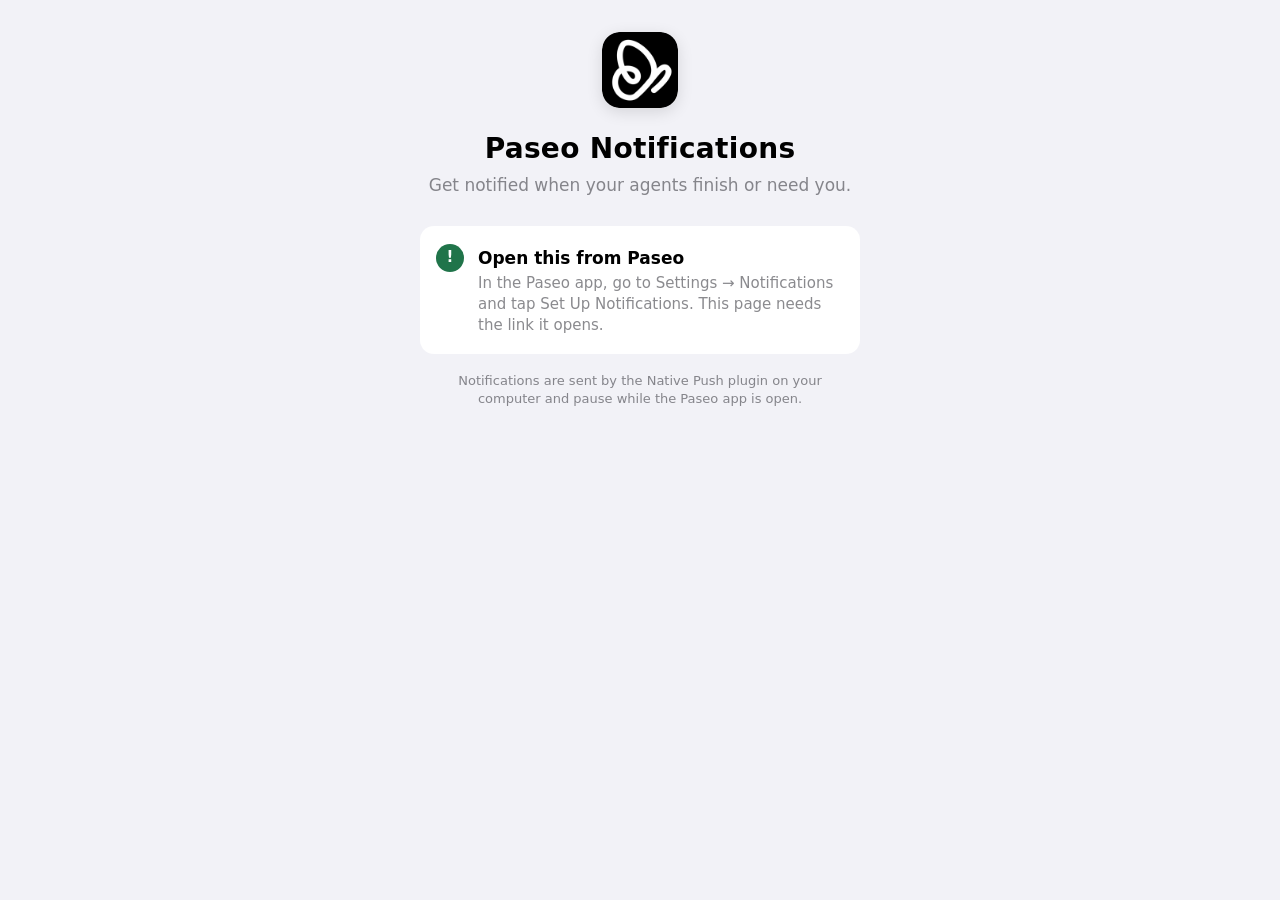
==== index.html @ bd5fdec9 "Paseo Notifications PWA Co-Authored-By: Claude Opus 5.5 <noreply@anthropic.com>" ====
<!doctype html>
<html lang="en">
<head>
<meta charset="utf-8">
<meta name="viewport" content="width=device-width, initial-scale=1, viewport-fit=cover">
<meta name="color-scheme" content="light dark">
<meta name="apple-mobile-web-app-capable" content="yes">
<meta name="apple-mobile-web-app-status-bar-style" content="default">
<meta name="apple-mobile-web-app-title" content="Paseo Alerts">
<title>Paseo Notifications</title>
<link rel="manifest" href="manifest.webmanifest">
<link rel="apple-touch-icon" href="apple-touch-icon.png">
<link rel="stylesheet" href="style.css">
</head>
<body>
<main>
  <header>
    <img class="logo" src="icon-192.png" alt="">
    <h1>Paseo Notifications</h1>
    <p class="subtitle" id="subtitle">Get notified when your agents finish or need you.</p>
  </header>

  <section class="card" id="missing" hidden>
    <div class="step active"><div class="badge">!</div><div>
      <h2>Open this from Paseo</h2>
      <p>In the Paseo app, go to Settings → Notifications and tap Set Up Notifications. This page needs the link it opens.</p>
    </div></div>
  </section>

  <section class="card" id="steps" hidden>
    <div class="step" id="step-install"><div class="badge">1</div><div>
      <h2>Add to Home Screen</h2>
      <p>Tap <svg class="share" viewBox="0 0 24 24" fill="none" stroke="currentColor" stroke-width="2" stroke-linecap="round" stroke-linejoin="round" aria-label="Share"><path d="M12 3v12M7 8l5-5 5 5"/><path d="M5 12v7a2 2 0 0 0 2 2h10a2 2 0 0 0 2-2v-7"/></svg> Share, then <b>Add to Home Screen</b>. Open Paseo Alerts from your Home Screen to continue.</p>
    </div></div>
    <div class="step" id="step-enable"><div class="badge">2</div><div>
      <h2>Turn on notifications</h2>
      <p>Allow notifications for Paseo Alerts.</p>
      <button class="button primary" id="enable" hidden>Turn On Notifications</button>
      <div class="error" id="error" hidden></div>
    </div></div>
    <div class="step" id="step-connect"><div class="badge">3</div><div>
      <h2>Finish in Paseo</h2>
      <p id="connect-text">Hand this device's push address to Paseo.</p>
      <a class="button primary" id="connect" hidden>Finish in Paseo</a>
    </div></div>
  </section>

  <p class="note" id="note">Notifications are sent by the Native Push plugin on your computer and pause while the Paseo app is open.</p>
</main>
<script>
(function () {
  const params = new URLSearchParams(location.search);
  const vapidKey = params.get("k");
  const serverId = params.get("s");
  const deviceId = params.get("d");
  const hostName = params.get("n");
  const $ = (id) => document.getElementById(id);
  const standalone = navigator.standalone === true || matchMedia("(display-mode: standalone)").matches;

  if (!vapidKey || !serverId || !deviceId) { $("missing").hidden = false; return; }
  $("steps").hidden = false;
  if (hostName) $("subtitle").textContent = "Get notified when agents on " + hostName + " finish or need you.";

  const setStep = (id, state) => { $(id).classList.remove("active", "done"); if (state) $(id).classList.add(state); };
  const b64urlToBytes = (s) => {
    const pad = "=".repeat((4 - (s.length % 4)) % 4);
    const raw = atob((s + pad).replace(/-/g, "+").replace(/_/g, "/"));
    return Uint8Array.from(raw, (c) => c.charCodeAt(0));
  };
  const toB64url = (str) => btoa(unescape(encodeURIComponent(str))).replace(/\+/g, "-").replace(/\//g, "_").replace(/=+$/, "");

  function showConnect(subscription) {
    const sub = subscription.toJSON();
    const payload = toB64url(JSON.stringify({ endpoint: sub.endpoint, keys: sub.keys }));
    const link = "paseo://push/subscribe?s=" + encodeURIComponent(serverId) + "&d=" + encodeURIComponent(deviceId) + "&sub=" + payload;
    setStep("step-enable", "done");
    setStep("step-connect", "active");
    $("enable").hidden = true;
    $("connect").href = link;
    $("connect").hidden = false;
    $("connect-text").textContent = "Tap below to finish. You can close this app afterwards; it just needs to stay on your Home Screen.";
  }

  async function subscribe() {
    $("error").hidden = true;
    $("enable").disabled = true;
    try {
      const permission = await Notification.requestPermission();
      if (permission !== "granted") throw new Error("Notifications are turned off. Enable them in Settings → Notifications → Paseo Alerts.");
      const reg = await navigator.serviceWorker.register("sw.js");
      await navigator.serviceWorker.ready;
      let sub = await reg.pushManager.getSubscription();
      const key = b64urlToBytes(vapidKey);
      if (sub && sub.options && sub.options.applicationServerKey) {
        const current = new Uint8Array(sub.options.applicationServerKey);
        if (current.length !== key.length || current.some((b, i) => b !== key[i])) { await sub.unsubscribe(); sub = null; }
      }
      if (!sub) sub = await reg.pushManager.subscribe({ userVisibleOnly: true, applicationServerKey: key });
      showConnect(sub);
    } catch (err) {
      $("error").textContent = err && err.message ? err.message : String(err);
      $("error").hidden = false;
    } finally {
      $("enable").disabled = false;
    }
  }

  if (!standalone) {
    setStep("step-install", "active");
    return;
  }
  setStep("step-install", "done");
  if (!("serviceWorker" in navigator) || !("PushManager" in window)) {
    setStep("step-enable", "active");
    $("error").textContent = "This device doesn't support web notifications. iOS 16.4 or later is required.";
    $("error").hidden = false;
    return;
  }
  setStep("step-enable", "active");
  $("enable").hidden = false;
  $("enable").addEventListener("click", subscribe);
  // Already subscribed: skip straight to the hand-off.
  if (Notification.permission === "granted") {
    navigator.serviceWorker.getRegistration().then((reg) => reg && reg.pushManager.getSubscription()).then((sub) => { if (sub) showConnect(sub); });
  }
})();
</script>
</body>
</html>
---- style.css ----
:root {
  --bg: #f2f2f7; --card: #ffffff; --text: #000; --secondary: rgba(60,60,67,.6);
  --separator: rgba(60,60,67,.18); --accent: #20744a; --accent-text: #fff; --ok: #34c759;
}
@media (prefers-color-scheme: dark) {
  :root { --bg: #000; --card: #1c1c1e; --text: #fff; --secondary: rgba(235,235,245,.6); --separator: rgba(84,84,88,.6); --accent: #3fb97a; --accent-text: #00140a; }
}
* { box-sizing: border-box; }
html, body { margin: 0; background: var(--bg); color: var(--text); }
body {
  font: 17px/1.4 -apple-system, BlinkMacSystemFont, "SF Pro Text", system-ui, sans-serif;
  -webkit-font-smoothing: antialiased; min-height: 100vh;
  padding: calc(env(safe-area-inset-top) + 32px) 20px calc(env(safe-area-inset-bottom) + 24px);
}
main { max-width: 440px; margin: 0 auto; }
main.center { display: flex; flex-direction: column; align-items: center; text-align: center; padding-top: 18vh; gap: 16px; }
header { text-align: center; margin-bottom: 28px; }
.logo { width: 76px; height: 76px; border-radius: 18px; box-shadow: 0 4px 16px rgba(0,0,0,.12); }
h1 { font-size: 28px; font-weight: 700; letter-spacing: .3px; margin: 14px 0 6px; }
.subtitle { color: var(--secondary); margin: 0; }
.card { background: var(--card); border-radius: 14px; padding: 4px 16px; }
.step { display: flex; gap: 14px; padding: 14px 0; align-items: flex-start; }
.step + .step { border-top: .5px solid var(--separator); }
.badge {
  flex: none; width: 28px; height: 28px; border-radius: 50%; background: var(--bg);
  color: var(--secondary); font-weight: 600; font-size: 15px; display: grid; place-items: center;
}
.step.done .badge { background: var(--ok); color: #fff; }
.step.active .badge { background: var(--accent); color: var(--accent-text); }
.step h2 { font-size: 17px; font-weight: 600; margin: 3px 0 2px; }
.step p { margin: 0; color: var(--secondary); font-size: 15px; }
.step .button { margin-top: 12px; }
.share { display: inline-block; width: 16px; height: 16px; vertical-align: -2px; }
.button {
  display: block; width: 100%; padding: 14px 16px; border: 0; border-radius: 12px; font: inherit;
  font-weight: 600; text-align: center; text-decoration: none; cursor: pointer;
  background: rgba(118,118,128,.16); color: var(--accent);
}
.button.primary { background: var(--accent); color: var(--accent-text); }
.button:disabled { opacity: .5; }
.note { color: var(--secondary); font-size: 13px; text-align: center; margin: 18px 8px 0; }
.error { color: #ff3b30; font-size: 15px; margin-top: 10px; }
[hidden] { display: none !important; }
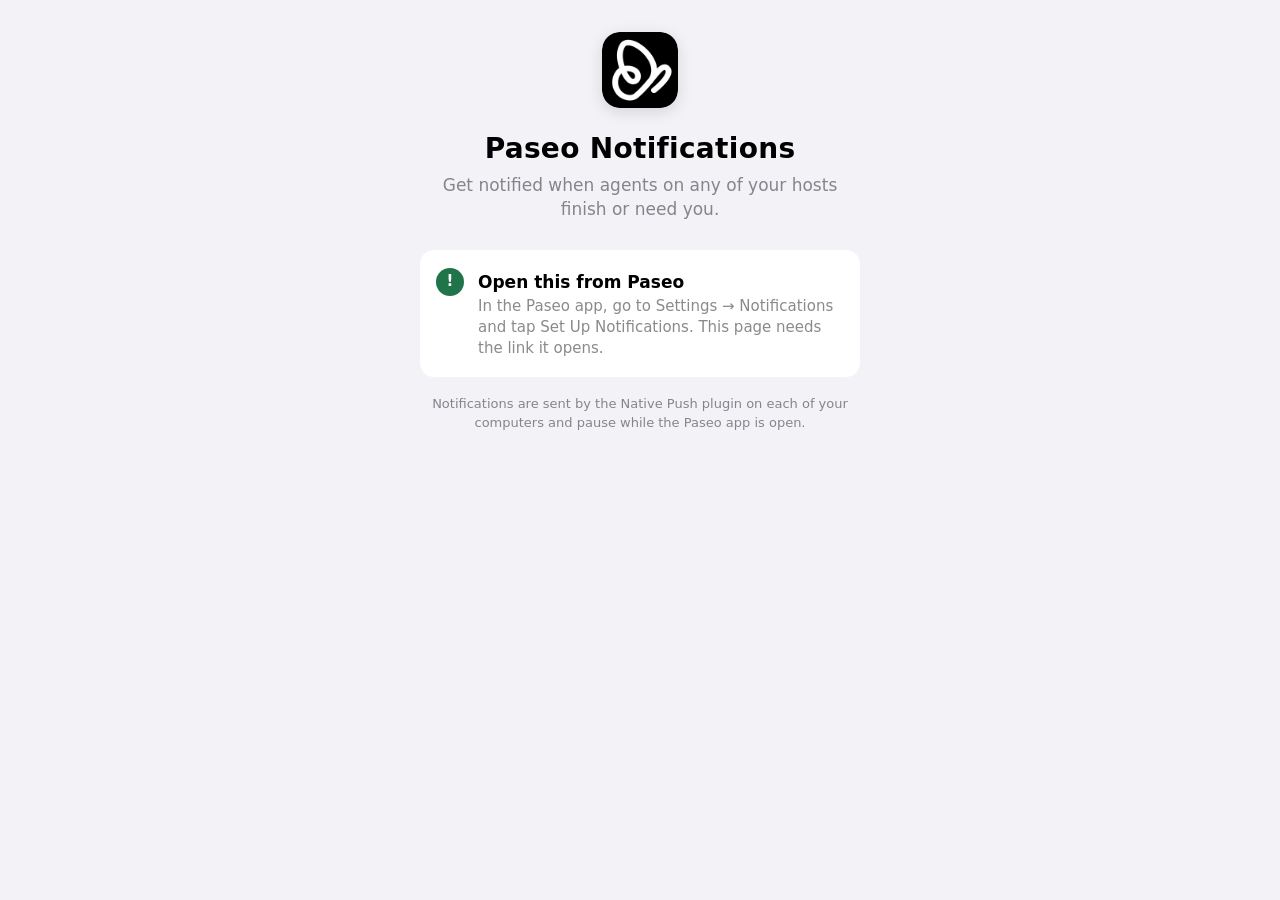
==== commit 8c33f453: "One setup for every host The device brings its own VAPID key, so a single subscription is shared by " ====
--- a/index.html
+++ b/index.html
@@ -17,7 +17,7 @@
   <header>
     <img class="logo" src="icon-192.png" alt="">
     <h1>Paseo Notifications</h1>
-    <p class="subtitle" id="subtitle">Get notified when your agents finish or need you.</p>
+    <p class="subtitle" id="subtitle">Get notified when agents on any of your hosts finish or need you.</p>
   </header>
 
   <section class="card" id="missing" hidden>
@@ -40,26 +40,23 @@
     </div></div>
     <div class="step" id="step-connect"><div class="badge">3</div><div>
       <h2>Finish in Paseo</h2>
-      <p id="connect-text">Hand this device's push address to Paseo.</p>
+      <p id="connect-text">Hand this device's push address to Paseo. It shares it with all your hosts.</p>
       <a class="button primary" id="connect" hidden>Finish in Paseo</a>
     </div></div>
   </section>
 
-  <p class="note" id="note">Notifications are sent by the Native Push plugin on your computer and pause while the Paseo app is open.</p>
+  <p class="note" id="note">Notifications are sent by the Native Push plugin on each of your computers and pause while the Paseo app is open.</p>
 </main>
 <script>
 (function () {
   const params = new URLSearchParams(location.search);
   const vapidKey = params.get("k");
-  const serverId = params.get("s");
   const deviceId = params.get("d");
-  const hostName = params.get("n");
   const $ = (id) => document.getElementById(id);
   const standalone = navigator.standalone === true || matchMedia("(display-mode: standalone)").matches;
 
-  if (!vapidKey || !serverId || !deviceId) { $("missing").hidden = false; return; }
+  if (!vapidKey || !deviceId) { $("missing").hidden = false; return; }
   $("steps").hidden = false;
-  if (hostName) $("subtitle").textContent = "Get notified when agents on " + hostName + " finish or need you.";
 
   const setStep = (id, state) => { $(id).classList.remove("active", "done"); if (state) $(id).classList.add(state); };
   const b64urlToBytes = (s) => {
@@ -72,7 +69,7 @@
   function showConnect(subscription) {
     const sub = subscription.toJSON();
     const payload = toB64url(JSON.stringify({ endpoint: sub.endpoint, keys: sub.keys }));
-    const link = "paseo://push/subscribe?s=" + encodeURIComponent(serverId) + "&d=" + encodeURIComponent(deviceId) + "&sub=" + payload;
+    const link = "paseo://push/subscribe?d=" + encodeURIComponent(deviceId) + "&sub=" + payload;
     setStep("step-enable", "done");
     setStep("step-connect", "active");
     $("enable").hidden = true;
